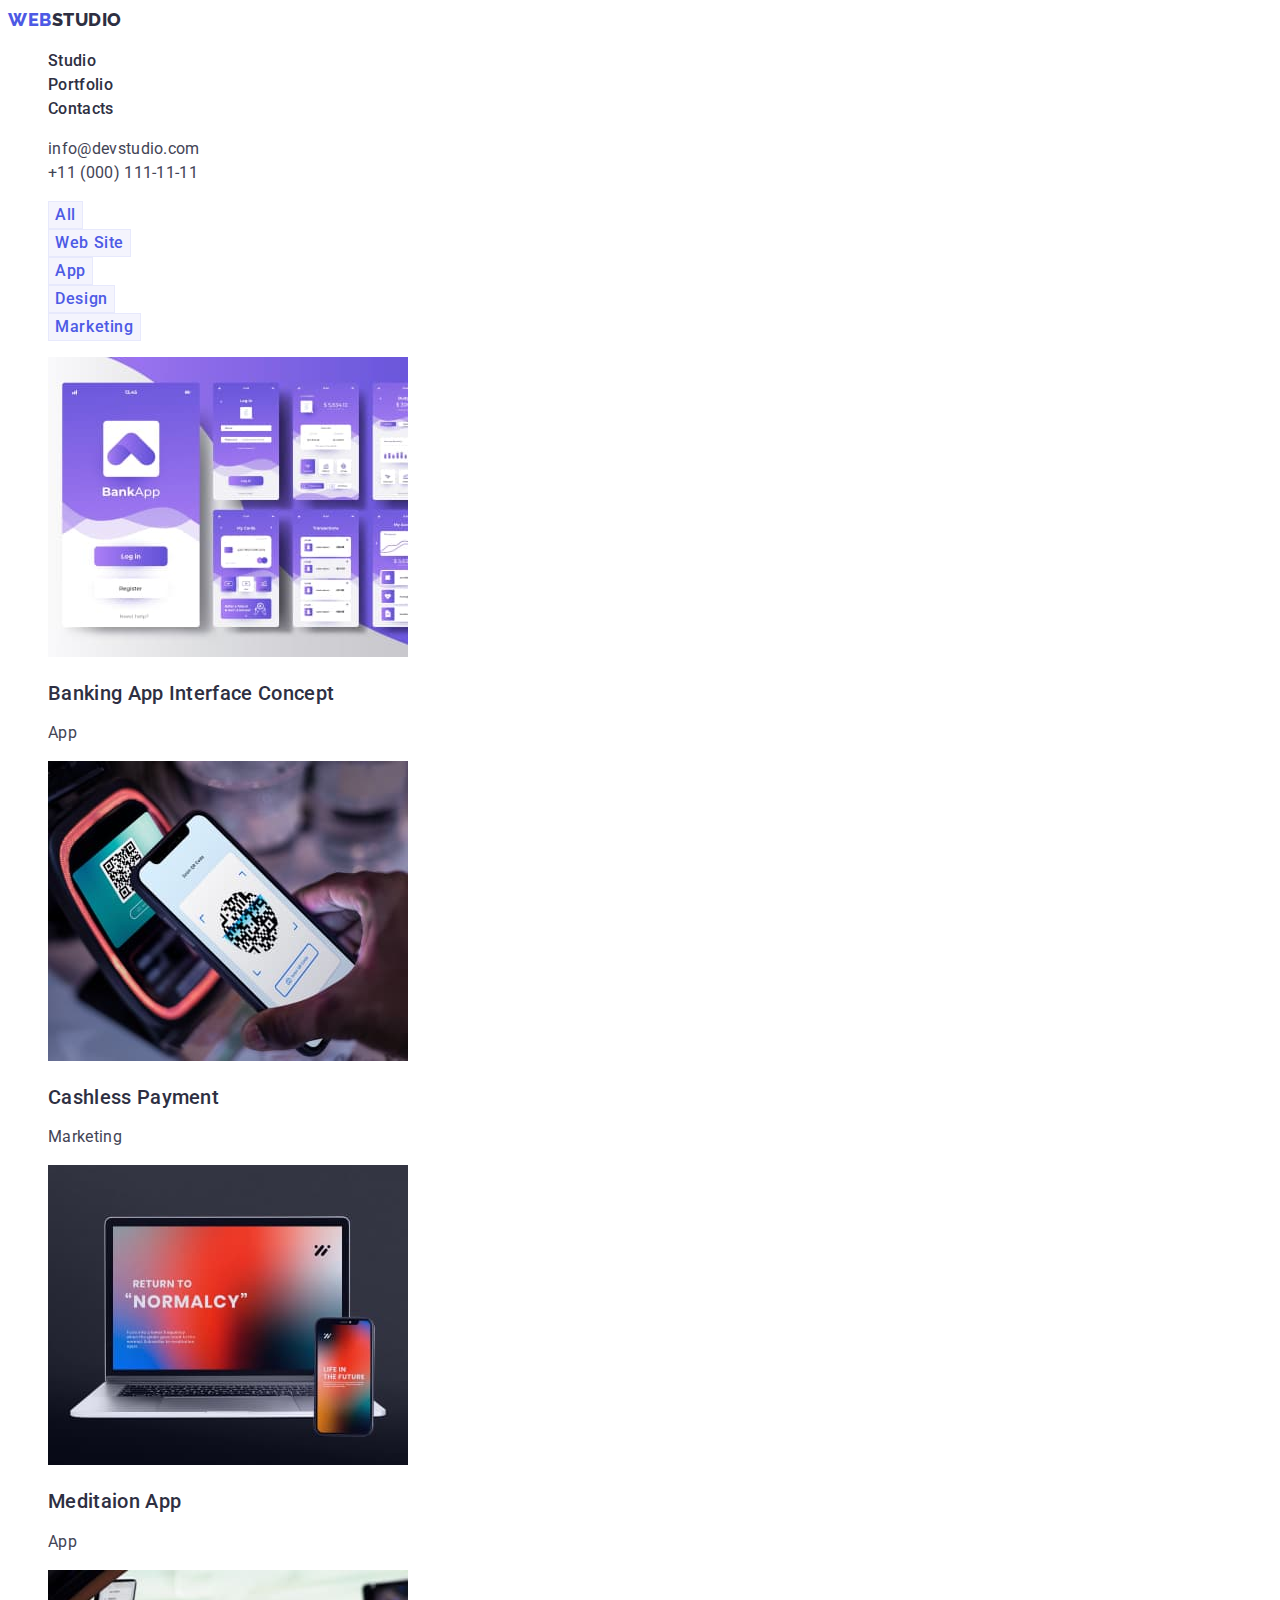
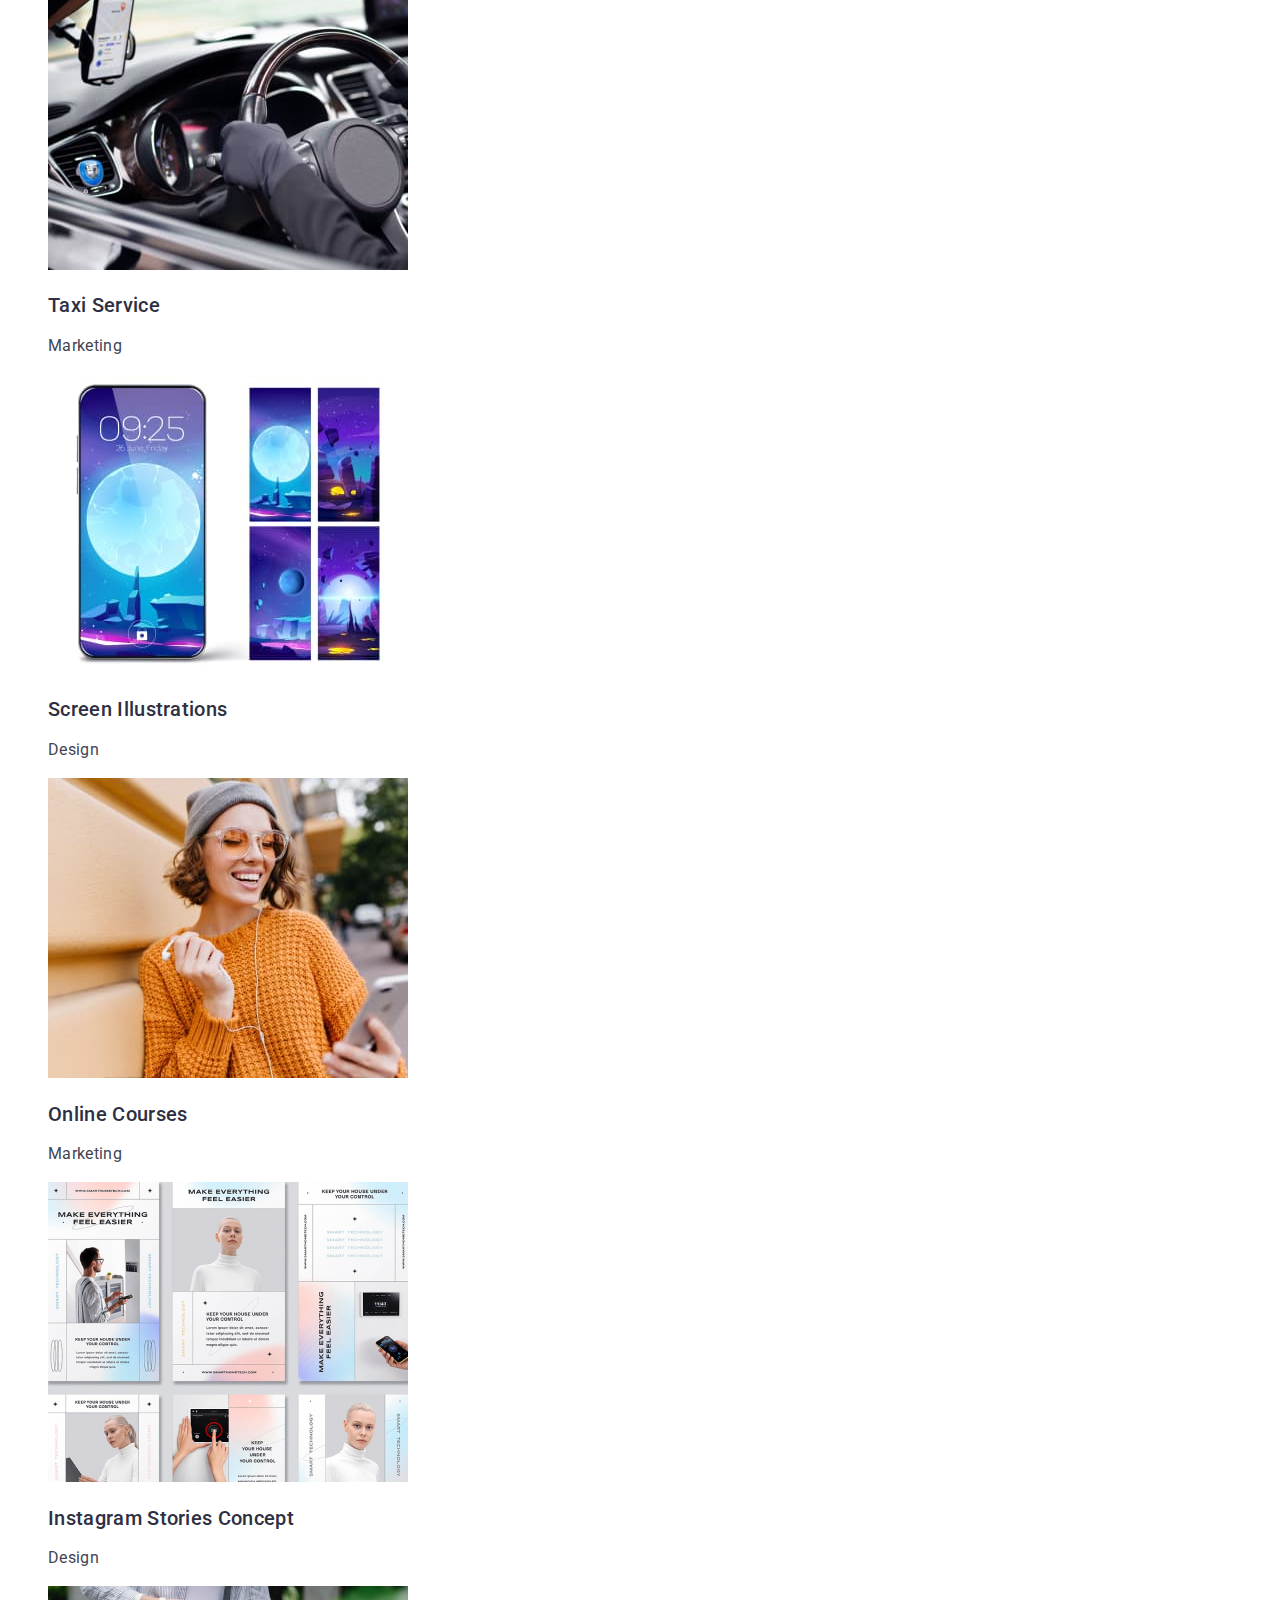
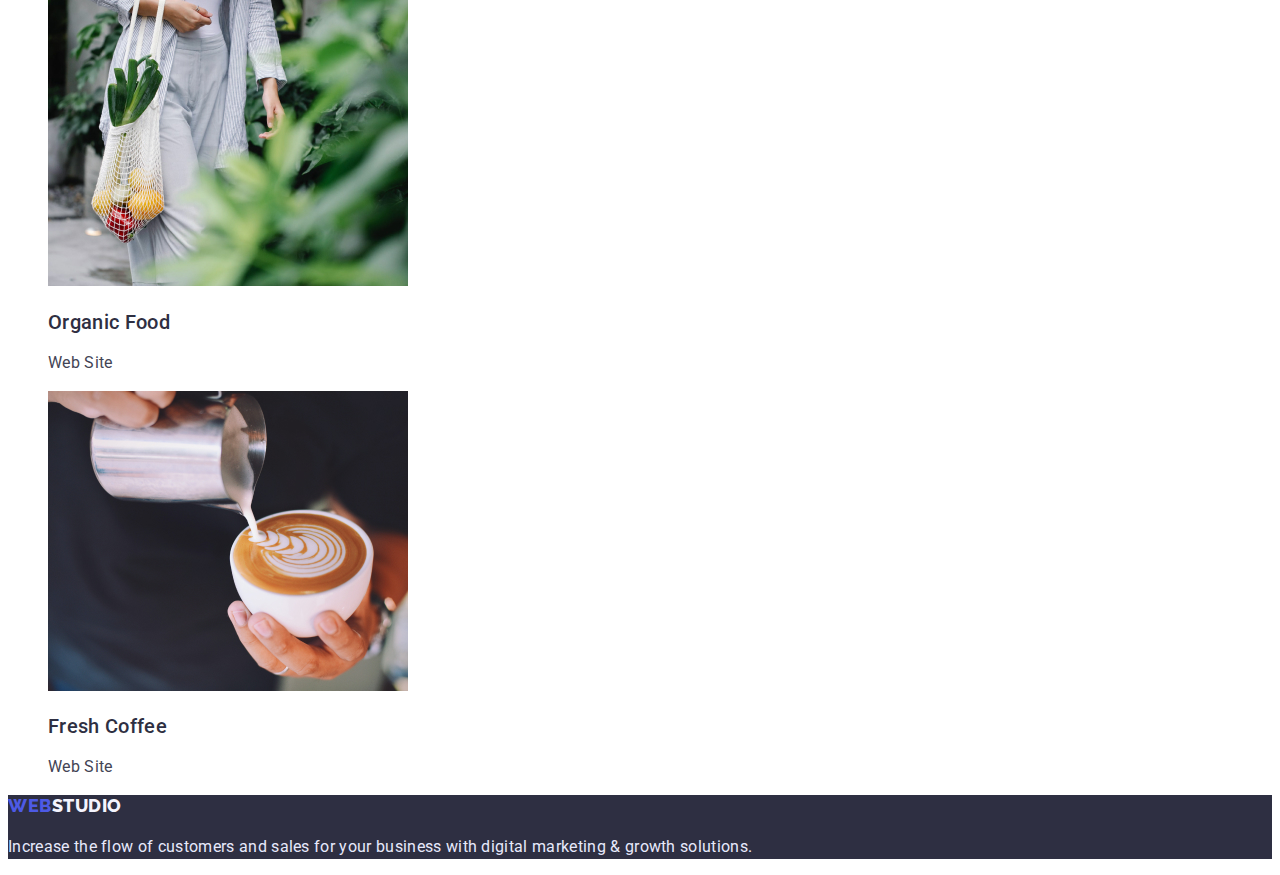
==== portfolio.html @ 99579961 "Initial commit" ====
<!DOCTYPE html>
<html lang="en">
  <head>
    <meta charset="UTF-8" />
    <meta http-equiv="X-UA-Compatible" content="IE=edge" />
    <meta name="viewport" content="width=device-width, initial-scale=1.0" />
    <title>Document</title>
    <link rel="stylesheet" href="./css/styles.css" />
    <link
      href="https://fonts.googleapis.com/css2?family=Raleway:wght@800&family=Roboto:wght@400;500;700;900&display=swap"
      rel="stylesheet"
    />
  </head>
  <body>
    <header>
      <!--Navigation-->
      <nav>
        <a href="./index.html" class="logo">
          Web<span class="logo-header">Studio</span></a
        >
        <ul class="list">
          <li><a class="list-links" href="index.html">Studio</a></li>
          <li>
            <a class="list-links" href="portfolio.html">Portfolio</a>
          </li>
          <li><a class="list-links" href="">Contacts</a></li>
        </ul>
      </nav>
      <address>
        <ul class="list">
          <li>
            <a class="list-address" href="mailto:info@devstudio.com"
              >info@devstudio.com</a
            >
          </li>
          <li>
            <a class="list-address" href="tel:+110001111111"
              >+11 (000) 111-11-11</a
            >
          </li>
        </ul>
      </address>
    </header>
    <main>
      <!--buttons-->
      <section class="main-portfolio">
        <h1 class="visually-hidden">Name</h1>
        <ul>
          <li class="list">
            <button class="list-button-all" type="button">All</button>
          </li>
          <li class="list">
            <button class="list-button-web" type="button">Web Site</button>
          </li>
          <li class="list">
            <button class="list-button-app" type="button">App</button>
          </li>
          <li class="list">
            <button class="list-button-design" type="button">Design</button>
          </li>
          <li class="list">
            <button class="list-button-marketing" type="button">
              Marketing
            </button>
          </li>
        </ul>
        <!--main works in portfolio-->
        <ul class="list">
          <li>
            <img
              class="list-img"
              src="./images/appdesign.jpg"
              alt="App design"
              width="360"
            />
            <h2 class="list-img-title-features">
              Banking App Interface Concept
            </h2>
            <p class="list-img-title-features-text">App</p>
          </li>
          <li>
            <img
              class="list-img"
              src="./images/cashlesspayment.jpg"
              alt="Cashless Payment"
              width="360"
            />
            <h2 class="list-img-title-features">Cashless Payment</h2>
            <p class="list-img-title-features-text">Marketing</p>
          </li>
          <li>
            <img
              class="list-img"
              src="./images/computer.jpg"
              alt="Computer"
              width="360"
            />
            <h2 class="list-img-title-features">Meditaion App</h2>
            <p class="list-img-title-features-text">App</p>
          </li>
          <li>
            <img
              class="list-img"
              src="./images/helmdriver.jpg"
              alt="Driver"
              width="360"
            />
            <h2 class="list-img-title-features">Taxi Service</h2>
            <p class="list-img-title-features-text">Marketing</p>
          </li>
          <li>
            <img
              class="list-img"
              src="./images/phonescreen.jpg"
              alt="Phone screen"
              width="360"
            />
            <h2 class="list-img-title-features">Screen Illustrations</h2>
            <p class="list-img-title-features-text">Design</p>
          </li>
          <li>
            <img
              class="list-img"
              src="./images/smilinggirl.jpg"
              alt="Smiling girl"
              width="360"
            />
            <h2 class="list-img-title-features">Online Courses</h2>
            <p class="list-img-title-features-text">Marketing</p>
          </li>
          <li>
            <img
              class="list-img"
              src="./images/instagramstories.jpg"
              alt="Instagram stories"
              width="360"
            />
            <h2 class="list-img-title-features">Instagram Stories Concept</h2>
            <p class="list-img-title-features-text">Design</p>
          </li>
          <li>
            <img
              class="list-img"
              src="./images/vegetablesbag.jpg"
              alt="Vegetables and fruits"
              width="360"
            />
            <h2 class="list-img-title-features">Organic Food</h2>
            <p class="list-img-title-features-text">Web Site</p>
          </li>
          <li>
            <img
              class="list-img"
              src="./images/cupofcappuchino.jpg"
              alt="Cup with cappuchino"
              width="360"
            />
            <h2 class="list-img-title-features">Fresh Coffee</h2>
            <p class="list-img-title-features-text">Web Site</p>
          </li>
        </ul>
      </section>
    </main>
    <footer class="footer">
      <!--Quotation to the action-->
      <a href="./index.html" class="logo-footer">
        Web<span class="logo-footer-text">Studio</span></a
      >
      <p class="quotation">
        Increase the flow of customers and sales for your business with digital
        marketing & growth solutions.
      </p>
    </footer>
  </body>
</html>
---- css/styles.css ----
:root {
  --dark: #2e2f42;
  --primary-brand: #4d5ae5;
  --background-buttontext-hover: #ffffff;
  --pressed-state: #404bbf;
  --text: #434455;
  --light: #f4f4fd;
  --accent: #e7e9fc;
  --success: #31d0aa;
  --subtle-text: #8e8f99;
  --modal-overlay: rgba(46, 47, 66, 0.4);
  --hero-background: rgba(46, 47, 66, 0.7);
}
body {
  font-family: Roboto, sans-serif;
  font-size: 16px;
  line-height: 1.5;
  letter-spacing: 0.02em;
  color: var(--dark);
  background: var(--background-buttontext-hover);
}
.logo {
  font-weight: 800;
  font-family: Raleway, sans-serif;
  font-size: 18px;
  line-height: 1.3;
  letter-spacing: 0.03em;
  text-transform: uppercase;
  text-decoration: none;
  color: var(--primary-brand);
}
.list {
  list-style-type: none;
}
.logo-header {
  color: var(--dark);
}
.list-links {
  font-weight: 500;
  color: currentColor;
  text-decoration: none;
}
.list-links:hover,
.list-links:focus {
  text-decoration: none;
  color: var(--pressed-state);
}
.list-address {
  color: var(--text);
  text-decoration: none;
  font-style: normal;
}
.list-address:hover,
.list-address:focus {
  text-decoration: none;
  color: var(--pressed-state);
}

.list-button-all {
  font-family: Roboto, sans-serif;
  font-size: 16px;
  line-height: 1.5;
  font-weight: 500;
  letter-spacing: 0.04em;
  color: var(--primary-brand);
  background: var(--light);
  border: 1px solid var(--accent);
  cursor: pointer;
}

.list-button-web {
  font-family: Roboto, sans-serif;
  font-size: 16px;
  line-height: 1.5;
  font-weight: 500;
  letter-spacing: 0.04em;
  color: var(--primary-brand);
  background: var(--light);
  border: 1px solid var(--accent);
  cursor: pointer;
}

.list-button-app {
  font-family: Roboto, sans-serif;
  font-size: 16px;
  line-height: 1.5;
  font-weight: 500;
  letter-spacing: 0.04em;
  color: var(--primary-brand);
  background: var(--light);
  border: 1px solid var(--accent);
  cursor: pointer;
}

.list-button-design {
  font-family: Roboto, sans-serif;
  font-size: 16px;
  line-height: 1.5;
  font-weight: 500;
  letter-spacing: 0.04em;
  color: var(--primary-brand);
  background: var(--light);
  border: 1px solid var(--accent);
  cursor: pointer;
}

.list-button-marketing {
  font-family: Roboto, sans-serif;
  font-size: 16px;
  line-height: 1.5;
  font-weight: 500;
  letter-spacing: 0.04em;
  color: var(--primary-brand);
  background: var(--light);
  border: 1px solid var(--accent);
  cursor: pointer;
}
.list-button-all:hover,
.list-button-all:focus,
.list-button-web:hover,
.list-button-web:focus,
.list-button-app:hover,
.list-button-app:focus,
.list-button-design:hover,
.list-button-design:focus,
.list-button-marketing:hover,
.list-button-marketing:focus {
  background: var(--pressed-state);
  color: var(--background-buttontext-hover);
}
.section-one {
  background: var(--dark);
}
.main-title {
  font-size: 56px;
  line-height: 1.07;
  letter-spacing: 0.02em;
  color: var(--background-buttontext-hover);
}
.main-button {
  font-family: Roboto, sans-serif;
  font-size: 16px;
  line-height: 1.5;
  font-weight: 500;
  letter-spacing: 0.04em;
  color: var(--background-buttontext-hover);
  background: var(--primary-brand);
  cursor: pointer;
}
.main-button:hover,
.main-button:focus {
  background: var(--pressed-state);
}
.list-img-title-features {
  font-weight: 500;
  font-size: 20px;
  line-height: 1.2;
}
.list-img-title-features-text {
  color: var(--text);
}
.what-are-we-doing {
  font-size: 36px;
  line-height: 1.1;
  text-transform: capitalize;
}
.section-four {
  background: var(--light);
}
.our-team {
  font-size: 36px;
  line-height: 1.1;
  text-transform: capitalize;
}
.list-img-name {
  font-weight: 500;
  font-size: 20px;
  line-height: 1.2;
}
.list-img-name-profession {
  color: var(--text);
}
.footer {
  background: var(--dark);
}
.logo-footer {
  font-family: Raleway, sans-serif;
  font-weight: 800;
  font-size: 18px;
  line-height: 1.1;
  letter-spacing: 0.03em;
  text-transform: uppercase;
  color: var(--primary-brand);
  text-decoration: none;
}
.logo-footer-text {
  color: var(--light);
}
.quotation {
  color: var(--accent);
}
.visually-hidden {
  border: 0;
  clip: rect(0 0 0 0);
  height: 1px;
  margin: -1px;
  overflow: hidden;
  padding: 0;
  position: absolute;
  width: 1px;
}
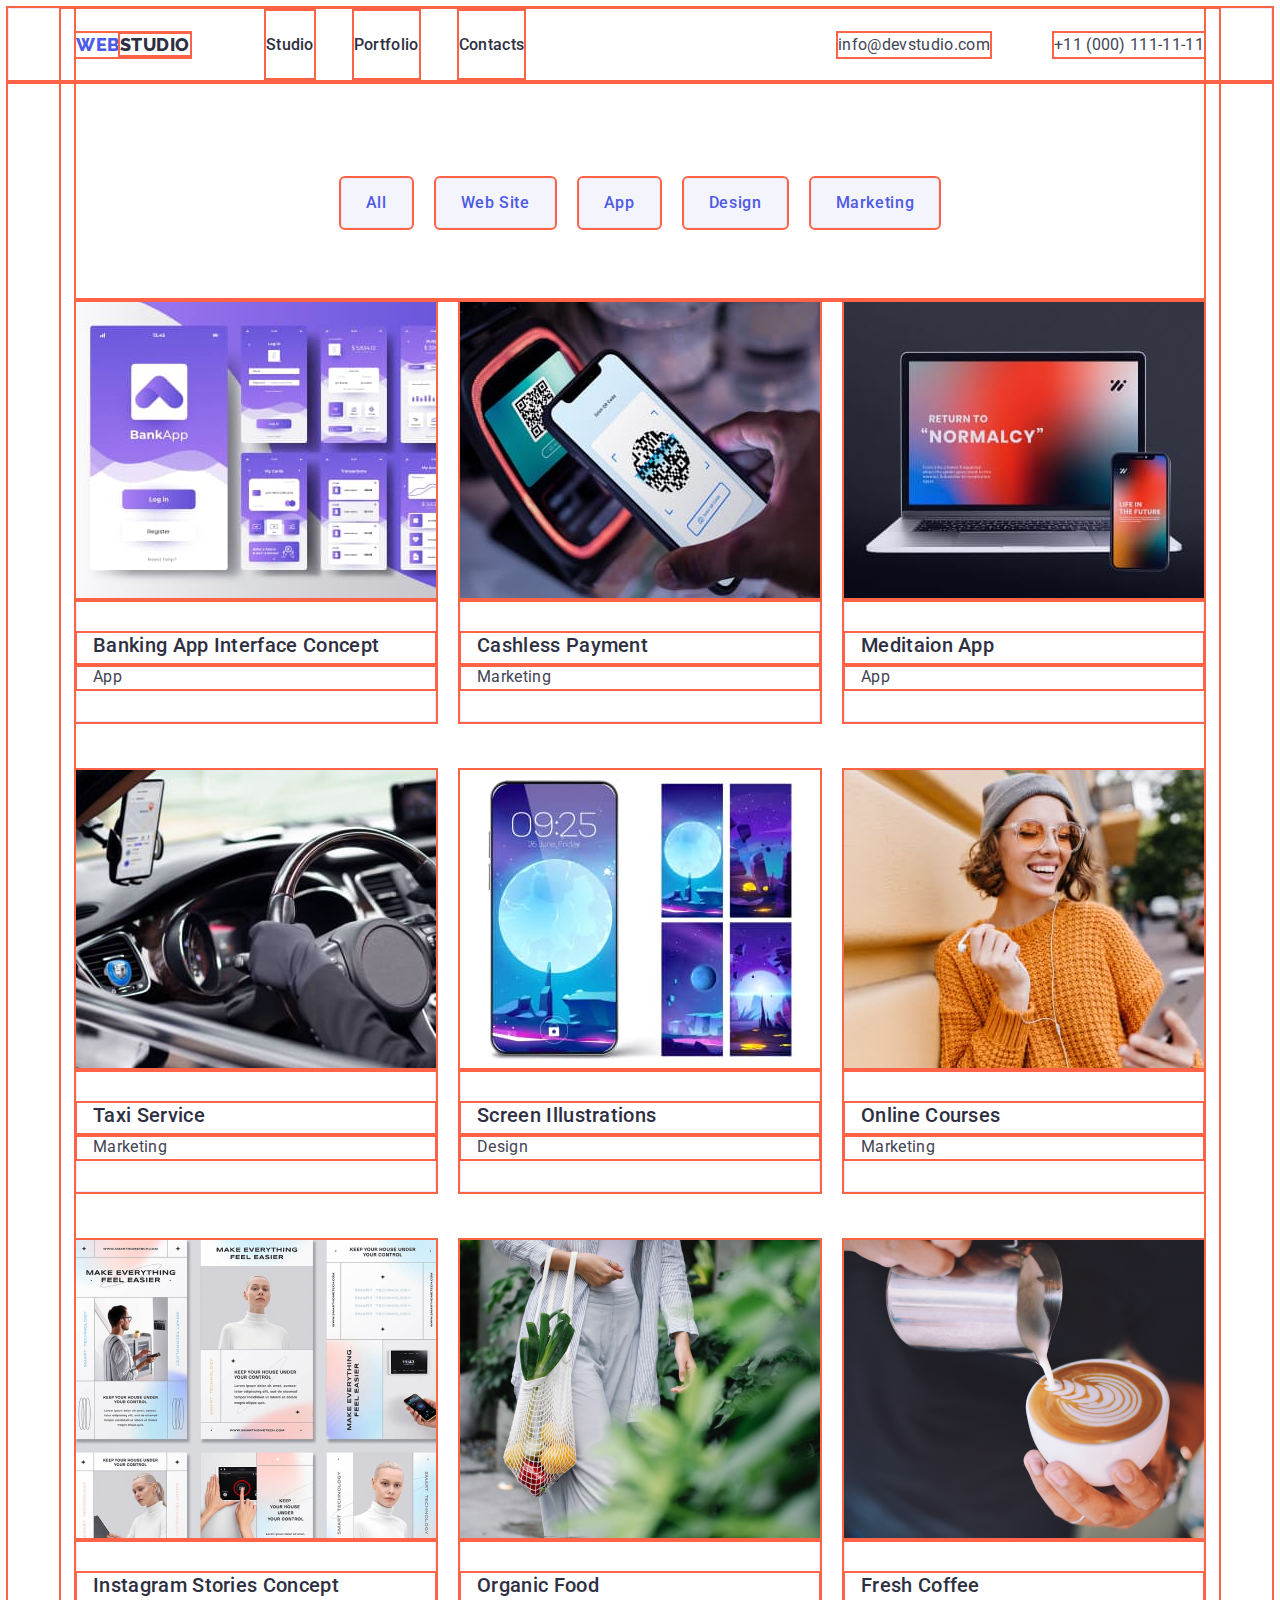
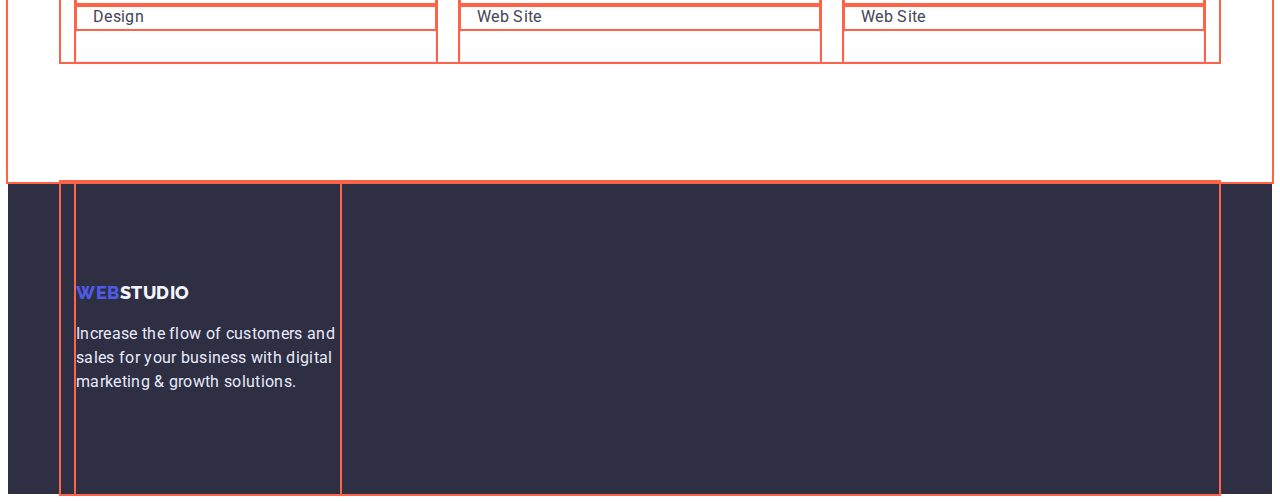
==== commit 2e01c089: "Updates.styles.css" ====
--- a/portfolio.html
+++ b/portfolio.html
@@ -5,171 +5,211 @@
     <meta http-equiv="X-UA-Compatible" content="IE=edge" />
     <meta name="viewport" content="width=device-width, initial-scale=1.0" />
     <title>Document</title>
-    <link rel="stylesheet" href="./css/styles.css" />
     <link
       href="https://fonts.googleapis.com/css2?family=Raleway:wght@800&family=Roboto:wght@400;500;700;900&display=swap"
       rel="stylesheet"
     />
+    <link
+      rel="stylesheet"
+      href="https://cdnjs.cloudflare.com/ajax/libs/modern-normalize/1.1.0/modern-normalize.min.css"
+      integrity="sha512-wpPYUAdjBVSE4KJnH1VR1HeZfpl1ub8YT/NKx4PuQ5NmX2tKuGu6U/JRp5y+Y8XG2tV+wKQpNHVUX03MfMFn9Q=="
+      crossorigin="anonymous"
+      referrerpolicy="no-referrer"
+    />
+    <link rel="stylesheet" href="./css/styles.css" />
   </head>
   <body>
-    <header>
-      <!--Navigation-->
-      <nav>
-        <a href="./index.html" class="logo">
-          Web<span class="logo-header">Studio</span></a
-        >
-        <ul class="list">
-          <li><a class="list-links" href="index.html">Studio</a></li>
-          <li>
-            <a class="list-links" href="portfolio.html">Portfolio</a>
-          </li>
-          <li><a class="list-links" href="">Contacts</a></li>
-        </ul>
-      </nav>
-      <address>
-        <ul class="list">
-          <li>
-            <a class="list-address" href="mailto:info@devstudio.com"
-              >info@devstudio.com</a
+    <header class="header">
+      <div class="container">
+        <!--Navigation-->
+        <div class="header-div">
+          <nav class="navigation">
+            <a href="./index.html" class="logo">
+              Web<span class="logo-header">Studio</span></a
             >
-          </li>
-          <li>
-            <a class="list-address" href="tel:+110001111111"
-              >+11 (000) 111-11-11</a
-            >
-          </li>
-        </ul>
-      </address>
+            <ul class="list links-header">
+              <li class="links">
+                <a class="list-links" href="index.html">Studio</a>
+              </li>
+              <li class="links">
+                <a class="list-links" href="portfolio.html">Portfolio</a>
+              </li>
+              <li class="links"><a class="list-links" href="">Contacts</a></li>
+            </ul>
+          </nav>
+          <address class="contacts">
+            <ul class="list contacts-address">
+              <li class="address">
+                <a class="address-mail" href="mailto:info@devstudio.com"
+                  >info@devstudio.com</a
+                >
+              </li>
+              <li class="address">
+                <a class="address-mail" href="tel:+110001111111"
+                  >+11 (000) 111-11-11</a
+                >
+              </li>
+            </ul>
+          </address>
+        </div>
+      </div>
     </header>
     <main>
       <!--buttons-->
       <section class="main-portfolio">
-        <h1 class="visually-hidden">Name</h1>
-        <ul>
-          <li class="list">
-            <button class="list-button-all" type="button">All</button>
-          </li>
-          <li class="list">
-            <button class="list-button-web" type="button">Web Site</button>
-          </li>
-          <li class="list">
-            <button class="list-button-app" type="button">App</button>
-          </li>
-          <li class="list">
-            <button class="list-button-design" type="button">Design</button>
-          </li>
-          <li class="list">
-            <button class="list-button-marketing" type="button">
-              Marketing
-            </button>
-          </li>
-        </ul>
-        <!--main works in portfolio-->
-        <ul class="list">
-          <li>
-            <img
-              class="list-img"
-              src="./images/appdesign.jpg"
-              alt="App design"
-              width="360"
-            />
-            <h2 class="list-img-title-features">
-              Banking App Interface Concept
-            </h2>
-            <p class="list-img-title-features-text">App</p>
-          </li>
-          <li>
-            <img
-              class="list-img"
-              src="./images/cashlesspayment.jpg"
-              alt="Cashless Payment"
-              width="360"
-            />
-            <h2 class="list-img-title-features">Cashless Payment</h2>
-            <p class="list-img-title-features-text">Marketing</p>
-          </li>
-          <li>
-            <img
-              class="list-img"
-              src="./images/computer.jpg"
-              alt="Computer"
-              width="360"
-            />
-            <h2 class="list-img-title-features">Meditaion App</h2>
-            <p class="list-img-title-features-text">App</p>
-          </li>
-          <li>
-            <img
-              class="list-img"
-              src="./images/helmdriver.jpg"
-              alt="Driver"
-              width="360"
-            />
-            <h2 class="list-img-title-features">Taxi Service</h2>
-            <p class="list-img-title-features-text">Marketing</p>
-          </li>
-          <li>
-            <img
-              class="list-img"
-              src="./images/phonescreen.jpg"
-              alt="Phone screen"
-              width="360"
-            />
-            <h2 class="list-img-title-features">Screen Illustrations</h2>
-            <p class="list-img-title-features-text">Design</p>
-          </li>
-          <li>
-            <img
-              class="list-img"
-              src="./images/smilinggirl.jpg"
-              alt="Smiling girl"
-              width="360"
-            />
-            <h2 class="list-img-title-features">Online Courses</h2>
-            <p class="list-img-title-features-text">Marketing</p>
-          </li>
-          <li>
-            <img
-              class="list-img"
-              src="./images/instagramstories.jpg"
-              alt="Instagram stories"
-              width="360"
-            />
-            <h2 class="list-img-title-features">Instagram Stories Concept</h2>
-            <p class="list-img-title-features-text">Design</p>
-          </li>
-          <li>
-            <img
-              class="list-img"
-              src="./images/vegetablesbag.jpg"
-              alt="Vegetables and fruits"
-              width="360"
-            />
-            <h2 class="list-img-title-features">Organic Food</h2>
-            <p class="list-img-title-features-text">Web Site</p>
-          </li>
-          <li>
-            <img
-              class="list-img"
-              src="./images/cupofcappuchino.jpg"
-              alt="Cup with cappuchino"
-              width="360"
-            />
-            <h2 class="list-img-title-features">Fresh Coffee</h2>
-            <p class="list-img-title-features-text">Web Site</p>
-          </li>
-        </ul>
+        <div class="container">
+          <h1 class="visually-hidden">Name</h1>
+          <ul class="list filter-btns">
+            <li class="list">
+              <button class="list-btns" type="button">All</button>
+            </li>
+            <li class="list">
+              <button class="list-btns" type="button">Web Site</button>
+            </li>
+            <li class="list">
+              <button class="list-btns" type="button">App</button>
+            </li>
+            <li class="list">
+              <button class="list-btns" type="button">Design</button>
+            </li>
+            <li class="list">
+              <button class="list-btns" type="button">Marketing</button>
+            </li>
+          </ul>
+
+          <!--main works in portfolio-->
+          <ul class="list menu-img">
+              <li class="list-menu-img">
+                <img
+                  class="card-image no-gap"
+                  src="./images/appdesign.jpg"
+                  alt="App design"
+                  width="360"
+                />
+                <div class="list-menu-img-text">
+                  <h2 class="list-img-title-features">
+                    Banking App Interface Concept
+                  </h2>
+                  <p class="list-img-title-features-text">App</p>
+              
+              </div>  </li>
+              <li class="list-menu-img">
+                <img
+                  class="card-image no-gap"
+                  src="./images/cashlesspayment.jpg"
+                  alt="Cashless Payment"
+                  width="360"
+                />
+               <div class="list-menu-img-text">
+                <h2 class="list-img-title-features">Cashless Payment</h2>
+                <p class="list-img-title-features-text">Marketing</p>
+              </div>
+              </li>
+              <li class="list-menu-img">
+                <img
+                  class="card-image no-gap"
+                  src="./images/computer.jpg"
+                  alt="Computer"
+                  width="360"
+                />
+                <div class="list-menu-img-text">
+                <h2 class="list-img-title-features">Meditaion App</h2>
+                <p class="list-img-title-features-text">App</p>
+              </div>
+              </li>
+              <li class="list-menu-img">
+                <img
+                  class="card-image no-gap"
+                  src="./images/helmdriver.jpg"
+                  alt="Driver"
+                  width="360"
+                />
+                <div class="list-menu-img-text">
+                <h2 class="list-img-title-features">Taxi Service</h2>
+                <p class="list-img-title-features-text">Marketing</p>
+              </div>
+              </li>
+              <li class="list-menu-img">
+                <img
+                  class="card-image no-gap"
+                  src="./images/phonescreen.jpg"
+                  alt="Phone screen"
+                  width="360"
+                />
+               <div class="list-menu-img-text">
+                <h2 class="list-img-title-features">Screen Illustrations</h2>
+                <p class="list-img-title-features-text">Design</p>
+              </div>
+              </li>
+              <li class="list-menu-img">
+                <img
+                  class="card-image no-gap"
+                  src="./images/smilinggirl.jpg"
+                  alt="Smiling girl"
+                  width="360"
+                />
+                <div class="list-menu-img-text">
+                <h2 class="list-img-title-features">Online Courses</h2>
+                <p class="list-img-title-features-text">Marketing</p>
+              </div>
+              </li>
+              <li class="list-menu-img">
+                <img
+                  class="card-image no-gap"
+                  src="./images/instagramstories.jpg"
+                  alt="Instagram stories"
+                  width="360"
+                />
+                <div class="list-menu-img-text">
+                <h2 class="list-img-title-features">
+                  Instagram Stories Concept
+                </h2>
+                <p class="list-img-title-features-text">Design</p>
+              </div>
+              </li>
+              <li class="list-menu-img">
+                <img
+                  class="card-image no-gap"
+                  src="./images/vegetablesbag.jpg"
+                  alt="Vegetables and fruits"
+                  width="360"
+                />
+                <div class="list-menu-img-text">
+                <h2 class="list-img-title-features">Organic Food</h2>
+                <p class="list-img-title-features-text">Web Site</p>
+             </div>
+              </li>
+              <li class="list-menu-img">
+                <img
+                  class="card-image no-gap"
+                  src="./images/cupofcappuchino.jpg"
+                  alt="Cup with cappuchino"
+                  width="360"
+                />
+                <div class="list-menu-img-text">
+                <h2 class="list-img-title-features">Fresh Coffee</h2>
+                
+          <p class="list-img-title-features-text">Web Site</p>
+        </div>      
+        </li>
+            </div>
+          </ul>
+        </div>
       </section>
     </main>
     <footer class="footer">
-      <!--Quotation to the action-->
-      <a href="./index.html" class="logo-footer">
-        Web<span class="logo-footer-text">Studio</span></a
-      >
-      <p class="quotation">
-        Increase the flow of customers and sales for your business with digital
-        marketing & growth solutions.
-      </p>
+      <div class="container">
+        <!--Quotation to the action-->
+        <div class="footer-div">
+          <a href="./index.html" class="logo-footer">
+            Web<span class="logo-footer-text">Studio</span></a
+          >
+          <p class="quotation">
+            Increase the flow of customers and sales for your business with
+            digital marketing & growth solutions.
+          </p>
+        </div>
+      </div>
     </footer>
   </body>
 </html>
--- a/css/styles.css
+++ b/css/styles.css
@@ -17,7 +17,6 @@
   line-height: 1.5;
   letter-spacing: 0.02em;
   color: var(--dark);
-  background: var(--background-buttontext-hover);
 }
 .logo {
   font-weight: 800;
@@ -28,115 +27,87 @@
   text-transform: uppercase;
   text-decoration: none;
   color: var(--primary-brand);
+  margin-right: 76px;
+  outline: 2px solid tomato;
 }
 .list {
   list-style-type: none;
-}
+  display: flex;
+  row-gap: 48px;
+  column-gap: 24px;
+  margin: 0;
+  padding: 0;
+  align-items: center;
+}
+
+.list-features {
+  display: flex;
+  align-items: center;
+  margin-top: 0;
+}
+
 .logo-header {
   color: var(--dark);
+  outline: 2px solid tomato;
 }
 .list-links {
   font-weight: 500;
   color: currentColor;
   text-decoration: none;
-}
+  outline: 2px solid tomato;
+  padding-top: 24px;
+  padding-bottom: 24px;
+}
+
 .list-links:hover,
 .list-links:focus {
   text-decoration: none;
   color: var(--pressed-state);
 }
-.list-address {
+.address-mail {
   color: var(--text);
   text-decoration: none;
   font-style: normal;
-}
-.list-address:hover,
-.list-address:focus {
+  margin-top: 24px;
+  margin-bottom: 24px;
+}
+.address {
+  margin-top: 24px;
+  margin-left: 40px;
+  margin-bottom: 24px;
+  padding: 0;
+  outline: 2px solid tomato;
+}
+
+.address-mail:hover,
+.address-mail:focus,
+.address-phone:hover,
+.address-phone:focus {
   text-decoration: none;
   color: var(--pressed-state);
 }
-
-.list-button-all {
-  font-family: Roboto, sans-serif;
-  font-size: 16px;
-  line-height: 1.5;
-  font-weight: 500;
-  letter-spacing: 0.04em;
-  color: var(--primary-brand);
-  background: var(--light);
-  border: 1px solid var(--accent);
-  cursor: pointer;
-}
-
-.list-button-web {
-  font-family: Roboto, sans-serif;
-  font-size: 16px;
-  line-height: 1.5;
-  font-weight: 500;
-  letter-spacing: 0.04em;
-  color: var(--primary-brand);
-  background: var(--light);
-  border: 1px solid var(--accent);
-  cursor: pointer;
-}
-
-.list-button-app {
-  font-family: Roboto, sans-serif;
-  font-size: 16px;
-  line-height: 1.5;
-  font-weight: 500;
-  letter-spacing: 0.04em;
-  color: var(--primary-brand);
-  background: var(--light);
-  border: 1px solid var(--accent);
-  cursor: pointer;
-}
-
-.list-button-design {
-  font-family: Roboto, sans-serif;
-  font-size: 16px;
-  line-height: 1.5;
-  font-weight: 500;
-  letter-spacing: 0.04em;
-  color: var(--primary-brand);
-  background: var(--light);
-  border: 1px solid var(--accent);
-  cursor: pointer;
-}
-
-.list-button-marketing {
-  font-family: Roboto, sans-serif;
-  font-size: 16px;
-  line-height: 1.5;
-  font-weight: 500;
-  letter-spacing: 0.04em;
-  color: var(--primary-brand);
-  background: var(--light);
-  border: 1px solid var(--accent);
-  cursor: pointer;
-}
-.list-button-all:hover,
-.list-button-all:focus,
-.list-button-web:hover,
-.list-button-web:focus,
-.list-button-app:hover,
-.list-button-app:focus,
-.list-button-design:hover,
-.list-button-design:focus,
-.list-button-marketing:hover,
-.list-button-marketing:focus {
+.list-btns:hover,
+.list-btns:focus {
   background: var(--pressed-state);
   color: var(--background-buttontext-hover);
 }
 .section-one {
   background: var(--dark);
-}
+  padding: 188px 0;
+  outline: 2px solid tomato;
+  text-align: center;
+}
+
 .main-title {
   font-size: 56px;
   line-height: 1.07;
   letter-spacing: 0.02em;
   color: var(--background-buttontext-hover);
-}
+  outline: 2px solid tomato;
+  width: 500px;
+  margin: 0 auto 48px auto;
+}
+
 .main-button {
   font-family: Roboto, sans-serif;
   font-size: 16px;
@@ -146,42 +117,93 @@
   color: var(--background-buttontext-hover);
   background: var(--primary-brand);
   cursor: pointer;
+  padding: 16px 32px;
+  border: 0;
+  text-align: center;
+  border-radius: 4px;
+  margin: 0;
+  outline: 2px solid tomato;
 }
 .main-button:hover,
 .main-button:focus {
   background: var(--pressed-state);
 }
+.section-two {
+  outline: 2px solid tomato;
+  padding: 120px 0;
+}
+
 .list-img-title-features {
   font-weight: 500;
   font-size: 20px;
   line-height: 1.2;
+  padding-bottom: 8px;
+  padding-left: 16px;
+  margin: 0;
+  outline: 2px solid tomato;
 }
 .list-img-title-features-text {
   color: var(--text);
+  padding-left: 16px;
+  margin: 0;
+  outline: 2px solid tomato;
+}
+.section-three {
+  padding-top: 0;
+  padding-bottom: 120px;
 }
 .what-are-we-doing {
   font-size: 36px;
   line-height: 1.1;
   text-transform: capitalize;
+  outline: 2px solid tomato;
+  text-align: center;
+  padding-bottom: 72px;
+  padding-top: 0;
+  margin-top: 0;
+  margin-bottom: 0;
 }
 .section-four {
   background: var(--light);
+  padding-bottom: 120px;
+  left: 0px;
+  top: 1548px;
+  outline: 2px solid tomato;
 }
 .our-team {
   font-size: 36px;
   line-height: 1.1;
   text-transform: capitalize;
+  text-align: center;
+  padding-top: 120px;
+  padding-bottom: 72px;
+  margin: 0;
+  outline: 2px solid tomato;
 }
 .list-img-name {
   font-weight: 500;
   font-size: 20px;
   line-height: 1.2;
+  padding-top: 32px;
+  padding-bottom: 8px;
+  margin: 0;
 }
 .list-img-name-profession {
   color: var(--text);
+  padding-bottom: 32px;
+  margin: 0;
 }
 .footer {
   background: var(--dark);
+}
+.footer-div {
+  width: 264px;
+  padding-top: 100px;
+  padding-bottom: 100px;
+  margin: 0;
+  margin-right: auto;
+
+  outline: 2px solid tomato;
 }
 .logo-footer {
   font-family: Raleway, sans-serif;
@@ -198,14 +220,124 @@
 }
 .quotation {
   color: var(--accent);
+  margin: 0;
+  padding-top: 16px;
 }
 .visually-hidden {
-  border: 0;
-  clip: rect(0 0 0 0);
+  position: absolute;
+  width: 1px;
   height: 1px;
   margin: -1px;
+  border: 0;
+  padding: 0;
+  white-space: nowrap;
+  clip-path: inset(100%);
+  clip: rect(0 0 0 0);
   overflow: hidden;
+}
+.header {
+  border: 1px solid var(--accent);
+  outline: 2px solid tomato;
+}
+.links-header {
+  display: flex;
+  padding-bottom: 24px;
+  padding-top: 24px;
+  gap: 40px;
+  outline: 2px solid tomato;
+}
+
+.container {
+  width: 1128px;
+  outline: 2px solid tomato;
+  padding: 0 15px;
+  margin: 0 auto;
+}
+
+.header-div {
+  display: flex;
+  outline: 2px solid tomato;
+}
+
+.navigation {
+  display: flex;
+  align-items: center;
+  outline: 2px solid tomato;
+}
+.contacts {
+  display: flex;
+  margin-left: auto;
+}
+
+.section-three-img {
+  outline: 2px solid tomato;
   padding: 0;
-  position: absolute;
-  width: 1px;
-}
+  border: 1px solid var(--accent);
+}
+.card-img {
+  display: block;
+  max-width: 100%;
+  height: auto;
+}
+.card-image.no-gap {
+  display: block;
+}
+.filter-btns {
+  display: flex;
+  padding-top: 96px;
+  padding-bottom: 72px;
+  justify-content: center;
+  outline: 2px solid tomato;
+}
+.list-btns:hover,
+.list-btns:focus {
+  background: var(--pressed-state);
+  color: var(--background-buttontext-hover);
+}
+.list-btns {
+  outline: 2px solid tomato;
+  font-family: Roboto, sans-serif;
+  font-size: 16px;
+  line-height: 1.5;
+  font-weight: 500;
+  letter-spacing: 0.04em;
+  color: var(--primary-brand);
+  background: var(--light);
+  border: 1px solid var(--accent);
+  cursor: pointer;
+  padding: 12px 24px;
+  border-radius: 4px;
+}
+.card-image {
+  outline: 2px solid tomato;
+  display: flex;
+  gap: 24px;
+  max-width: 100%;
+  height: auto;
+}
+.menu-img {
+  outline: 2px solid tomato;
+  flex-wrap: wrap;
+  display: flex;
+}
+.list-menu-img {
+  flex-basis: calc((100% - 2 * 24px) / 3);
+}
+.list-section-four {
+  text-align: center;
+  background-color: var(--background-buttontext-hover);
+  box-shadow: 0px 1px 6px rgba(46, 47, 66, 0.08),
+    0px 1px 1px rgba(46, 47, 66, 0.16), 0px 2px 1px rgba(46, 47, 66, 0.08);
+  border-radius: 0px 0px 4px 4px;
+  outline: 2px solid tomato;
+}
+.list-menu-img-text {
+  padding: 32px 0;
+  outline: 2px solid tomato;
+  background: var(--background-buttontext-hover);
+  border: 1px solid var(--accent);
+}
+.main-portfolio {
+  padding-bottom: 120px;
+  outline: 2px solid tomato;
+}
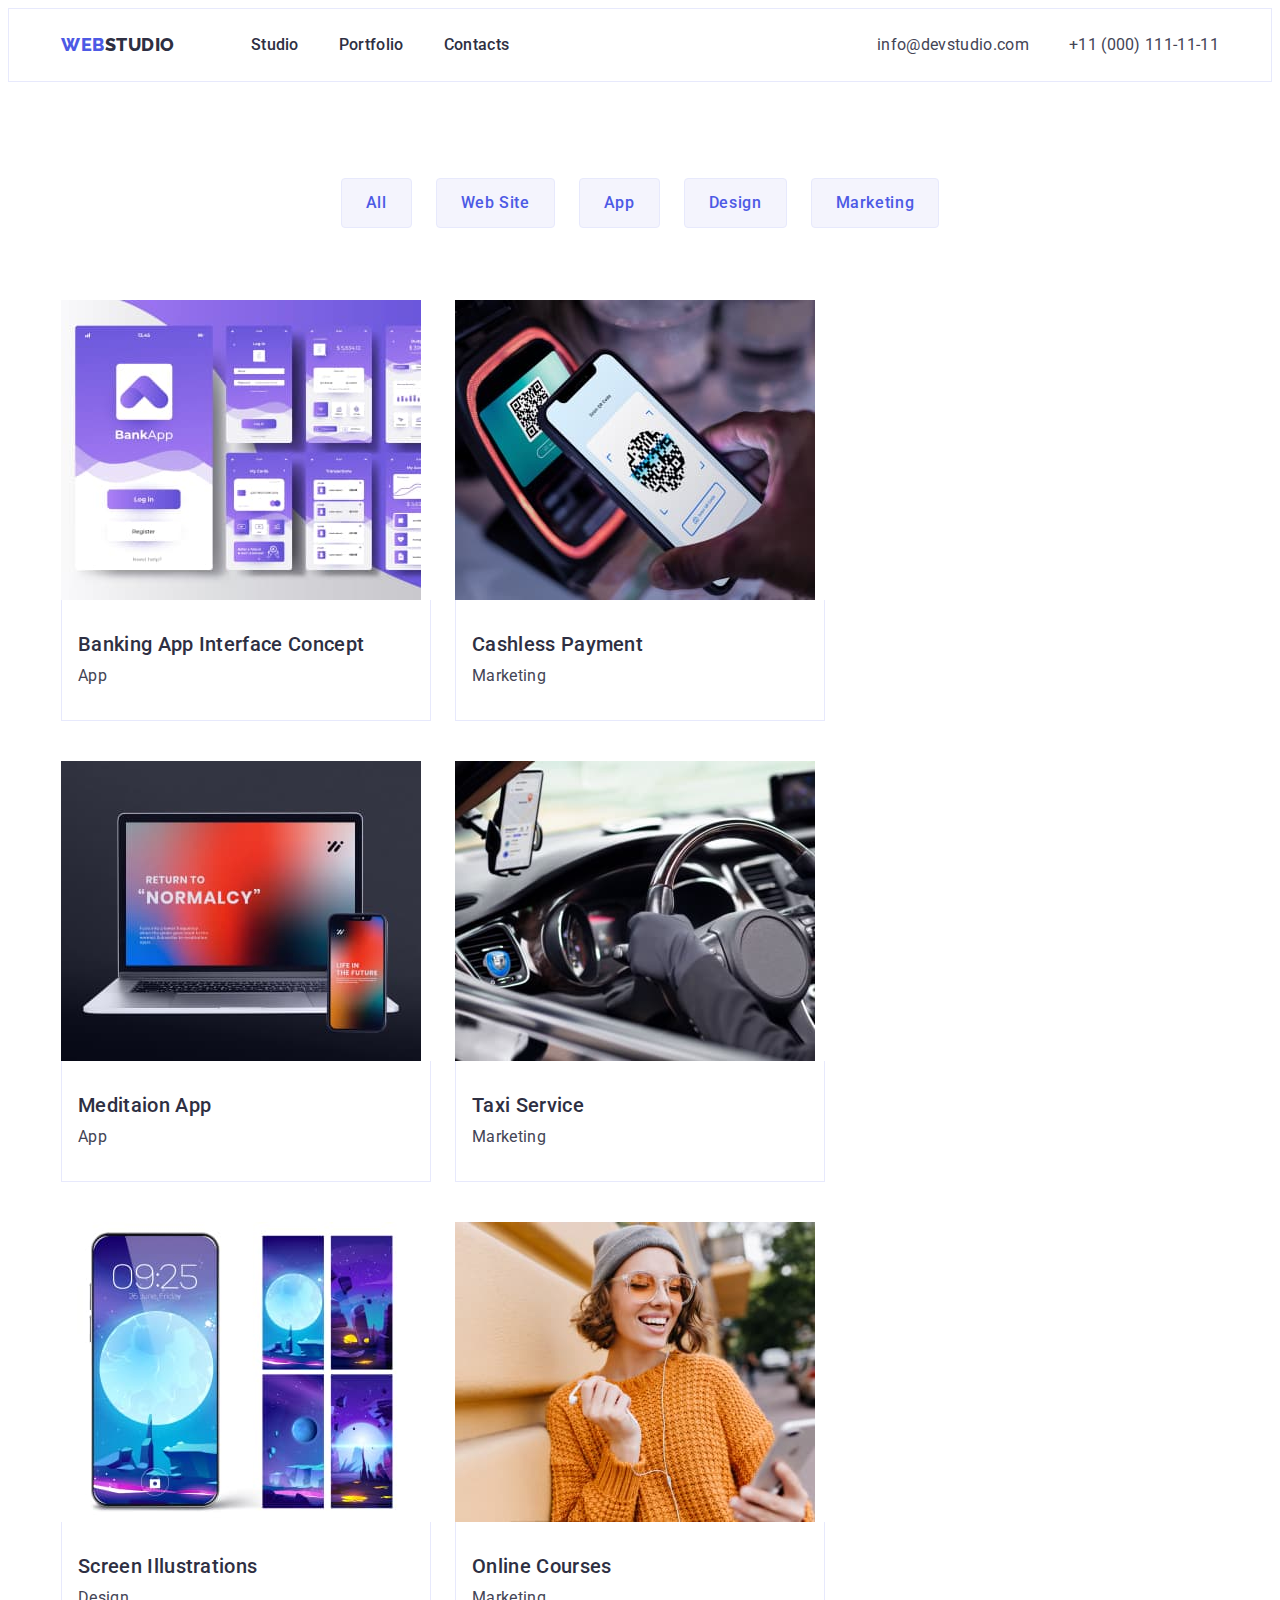
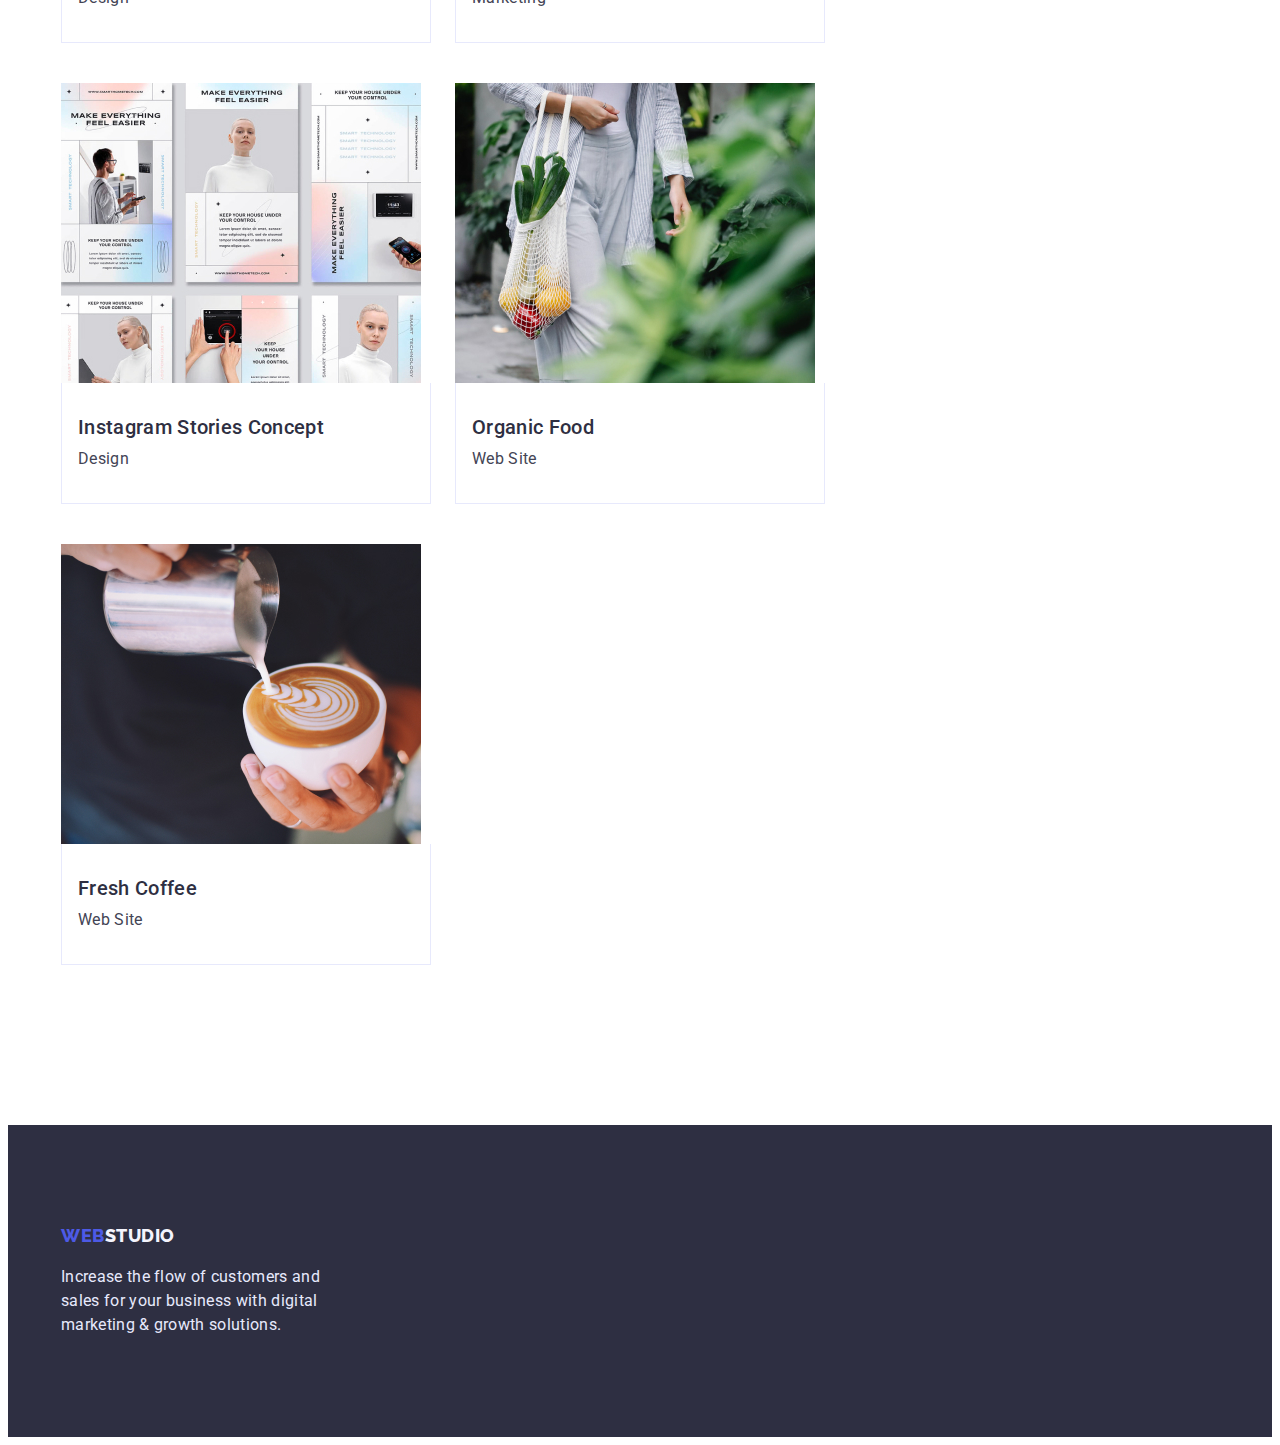
==== commit c91a4288: "Updates2" ====
--- a/portfolio.html
+++ b/portfolio.html
@@ -60,19 +60,19 @@
         <div class="container">
           <h1 class="visually-hidden">Name</h1>
           <ul class="list filter-btns">
-            <li class="list">
+            <li class="li-btns">
               <button class="list-btns" type="button">All</button>
             </li>
-            <li class="list">
+            <li class="li-btns">
               <button class="list-btns" type="button">Web Site</button>
             </li>
-            <li class="list">
+            <li class="li-btns">
               <button class="list-btns" type="button">App</button>
             </li>
-            <li class="list">
+            <li class="li-btns">
               <button class="list-btns" type="button">Design</button>
             </li>
-            <li class="list">
+            <li class="li-btns">
               <button class="list-btns" type="button">Marketing</button>
             </li>
           </ul>
--- a/css/styles.css
+++ b/css/styles.css
@@ -27,34 +27,21 @@
   text-transform: uppercase;
   text-decoration: none;
   color: var(--primary-brand);
-  margin-right: 76px;
-  outline: 2px solid tomato;
 }
 .list {
   list-style-type: none;
-  display: flex;
-  row-gap: 48px;
-  column-gap: 24px;
-  margin: 0;
   padding: 0;
-  align-items: center;
-}
-
-.list-features {
-  display: flex;
-  align-items: center;
-  margin-top: 0;
+  margin: 0;
 }
 
 .logo-header {
   color: var(--dark);
-  outline: 2px solid tomato;
 }
 .list-links {
   font-weight: 500;
   color: currentColor;
   text-decoration: none;
-  outline: 2px solid tomato;
+
   padding-top: 24px;
   padding-bottom: 24px;
 }
@@ -68,21 +55,15 @@
   color: var(--text);
   text-decoration: none;
   font-style: normal;
-  margin-top: 24px;
-  margin-bottom: 24px;
 }
 .address {
-  margin-top: 24px;
   margin-left: 40px;
-  margin-bottom: 24px;
-  padding: 0;
-  outline: 2px solid tomato;
+  padding-top: 24px;
+  padding-bottom: 24px;
 }
 
 .address-mail:hover,
-.address-mail:focus,
-.address-phone:hover,
-.address-phone:focus {
+.address-mail:focus {
   text-decoration: none;
   color: var(--pressed-state);
 }
@@ -94,7 +75,7 @@
 .section-one {
   background: var(--dark);
   padding: 188px 0;
-  outline: 2px solid tomato;
+
   text-align: center;
 }
 
@@ -103,7 +84,7 @@
   line-height: 1.07;
   letter-spacing: 0.02em;
   color: var(--background-buttontext-hover);
-  outline: 2px solid tomato;
+
   width: 500px;
   margin: 0 auto 48px auto;
 }
@@ -122,32 +103,23 @@
   text-align: center;
   border-radius: 4px;
   margin: 0;
-  outline: 2px solid tomato;
 }
 .main-button:hover,
 .main-button:focus {
   background: var(--pressed-state);
 }
 .section-two {
-  outline: 2px solid tomato;
   padding: 120px 0;
 }
-
-.list-img-title-features {
-  font-weight: 500;
-  font-size: 20px;
-  line-height: 1.2;
-  padding-bottom: 8px;
-  padding-left: 16px;
-  margin: 0;
-  outline: 2px solid tomato;
-}
-.list-img-title-features-text {
-  color: var(--text);
-  padding-left: 16px;
-  margin: 0;
-  outline: 2px solid tomato;
-}
+.list-img {
+  display: flex;
+}
+.section-three-img:not(:last-child) {
+  padding: 0;
+  border: 1px solid var(--accent);
+  margin-right: 24px;
+}
+
 .section-three {
   padding-top: 0;
   padding-bottom: 120px;
@@ -156,54 +128,47 @@
   font-size: 36px;
   line-height: 1.1;
   text-transform: capitalize;
-  outline: 2px solid tomato;
-  text-align: center;
-  padding-bottom: 72px;
-  padding-top: 0;
+
+  text-align: center;
+  margin-bottom: 72px;
   margin-top: 0;
-  margin-bottom: 0;
 }
 .section-four {
   background: var(--light);
   padding-bottom: 120px;
-  left: 0px;
-  top: 1548px;
-  outline: 2px solid tomato;
+  padding-top: 120px;
 }
 .our-team {
   font-size: 36px;
   line-height: 1.1;
   text-transform: capitalize;
   text-align: center;
-  padding-top: 120px;
-  padding-bottom: 72px;
-  margin: 0;
-  outline: 2px solid tomato;
+  margin-bottom: 72px;
+  margin-top: 0;
+}
+.card-image-text {
+  padding: 32px 0;
 }
 .list-img-name {
   font-weight: 500;
   font-size: 20px;
   line-height: 1.2;
-  padding-top: 32px;
-  padding-bottom: 8px;
-  margin: 0;
+  margin-bottom: 8px;
+  margin-top: 0;
 }
 .list-img-name-profession {
   color: var(--text);
-  padding-bottom: 32px;
   margin: 0;
 }
 .footer {
   background: var(--dark);
+  padding-top: 100px;
+  padding-bottom: 100px;
 }
 .footer-div {
   width: 264px;
-  padding-top: 100px;
-  padding-bottom: 100px;
   margin: 0;
   margin-right: auto;
-
-  outline: 2px solid tomato;
 }
 .logo-footer {
   font-family: Raleway, sans-serif;
@@ -237,42 +202,60 @@
 }
 .header {
   border: 1px solid var(--accent);
-  outline: 2px solid tomato;
 }
 .links-header {
   display: flex;
-  padding-bottom: 24px;
-  padding-top: 24px;
-  gap: 40px;
-  outline: 2px solid tomato;
-}
-
+  margin-left: 76px;
+}
+.links:not(:last-child) {
+  margin-right: 40px;
+}
+.contacts-address {
+  display: flex;
+}
 .container {
-  width: 1128px;
-  outline: 2px solid tomato;
+  width: 1158px;
   padding: 0 15px;
   margin: 0 auto;
 }
+.list-features {
+  display: flex;
+}
+.list-text {
+  flex-basis: calc((100% - 24px * 3) / 4);
+}
+.list-text:not(:last-child) {
+  margin-right: 24px;
+}
+
+.list-img-title-features {
+  font-weight: 500;
+  font-size: 20px;
+  line-height: 1.2;
+  margin-bottom: 8px;
+  margin-top: 0;
+}
+.list-img-title-features-text {
+  color: var(--text);
+  margin-left: 16px;
+  margin: 0;
+}
+
+.ul-our-team {
+  display: flex;
+}
 
 .header-div {
   display: flex;
-  outline: 2px solid tomato;
 }
 
 .navigation {
   display: flex;
   align-items: center;
-  outline: 2px solid tomato;
 }
 .contacts {
   display: flex;
   margin-left: auto;
-}
-
-.section-three-img {
-  outline: 2px solid tomato;
-  padding: 0;
-  border: 1px solid var(--accent);
 }
 .card-img {
   display: block;
@@ -284,10 +267,8 @@
 }
 .filter-btns {
   display: flex;
-  padding-top: 96px;
-  padding-bottom: 72px;
+  margin-bottom: 72px;
   justify-content: center;
-  outline: 2px solid tomato;
 }
 .list-btns:hover,
 .list-btns:focus {
@@ -295,7 +276,6 @@
   color: var(--background-buttontext-hover);
 }
 .list-btns {
-  outline: 2px solid tomato;
   font-family: Roboto, sans-serif;
   font-size: 16px;
   line-height: 1.5;
@@ -308,20 +288,22 @@
   padding: 12px 24px;
   border-radius: 4px;
 }
+.li-btns:not(:last-child) {
+  margin-right: 24px;
+}
 .card-image {
-  outline: 2px solid tomato;
-  display: flex;
-  gap: 24px;
+  display: flex;
   max-width: 100%;
   height: auto;
 }
 .menu-img {
-  outline: 2px solid tomato;
+  display: flex;
   flex-wrap: wrap;
-  display: flex;
 }
 .list-menu-img {
-  flex-basis: calc((100% - 2 * 24px) / 3);
+  flex-basis: calc((100% - 48px) / 3);
+  margin-right: 24px;
+  margin-bottom: 40px;
 }
 .list-section-four {
   text-align: center;
@@ -329,15 +311,19 @@
   box-shadow: 0px 1px 6px rgba(46, 47, 66, 0.08),
     0px 1px 1px rgba(46, 47, 66, 0.16), 0px 2px 1px rgba(46, 47, 66, 0.08);
   border-radius: 0px 0px 4px 4px;
-  outline: 2px solid tomato;
+}
+.list-section-four:not(:last-child) {
+  margin-right: 24px;
 }
 .list-menu-img-text {
-  padding: 32px 0;
-  outline: 2px solid tomato;
-  background: var(--background-buttontext-hover);
-  border: 1px solid var(--accent);
+  padding-top: 32px;
+  padding-bottom: 32px;
+  padding-left: 16px;
+  border-bottom: 1px solid var(--accent);
+  border-right: 1px solid var(--accent);
+  border-left: 1px solid var(--accent);
 }
 .main-portfolio {
+  padding-top: 96px;
   padding-bottom: 120px;
-  outline: 2px solid tomato;
-}
+}
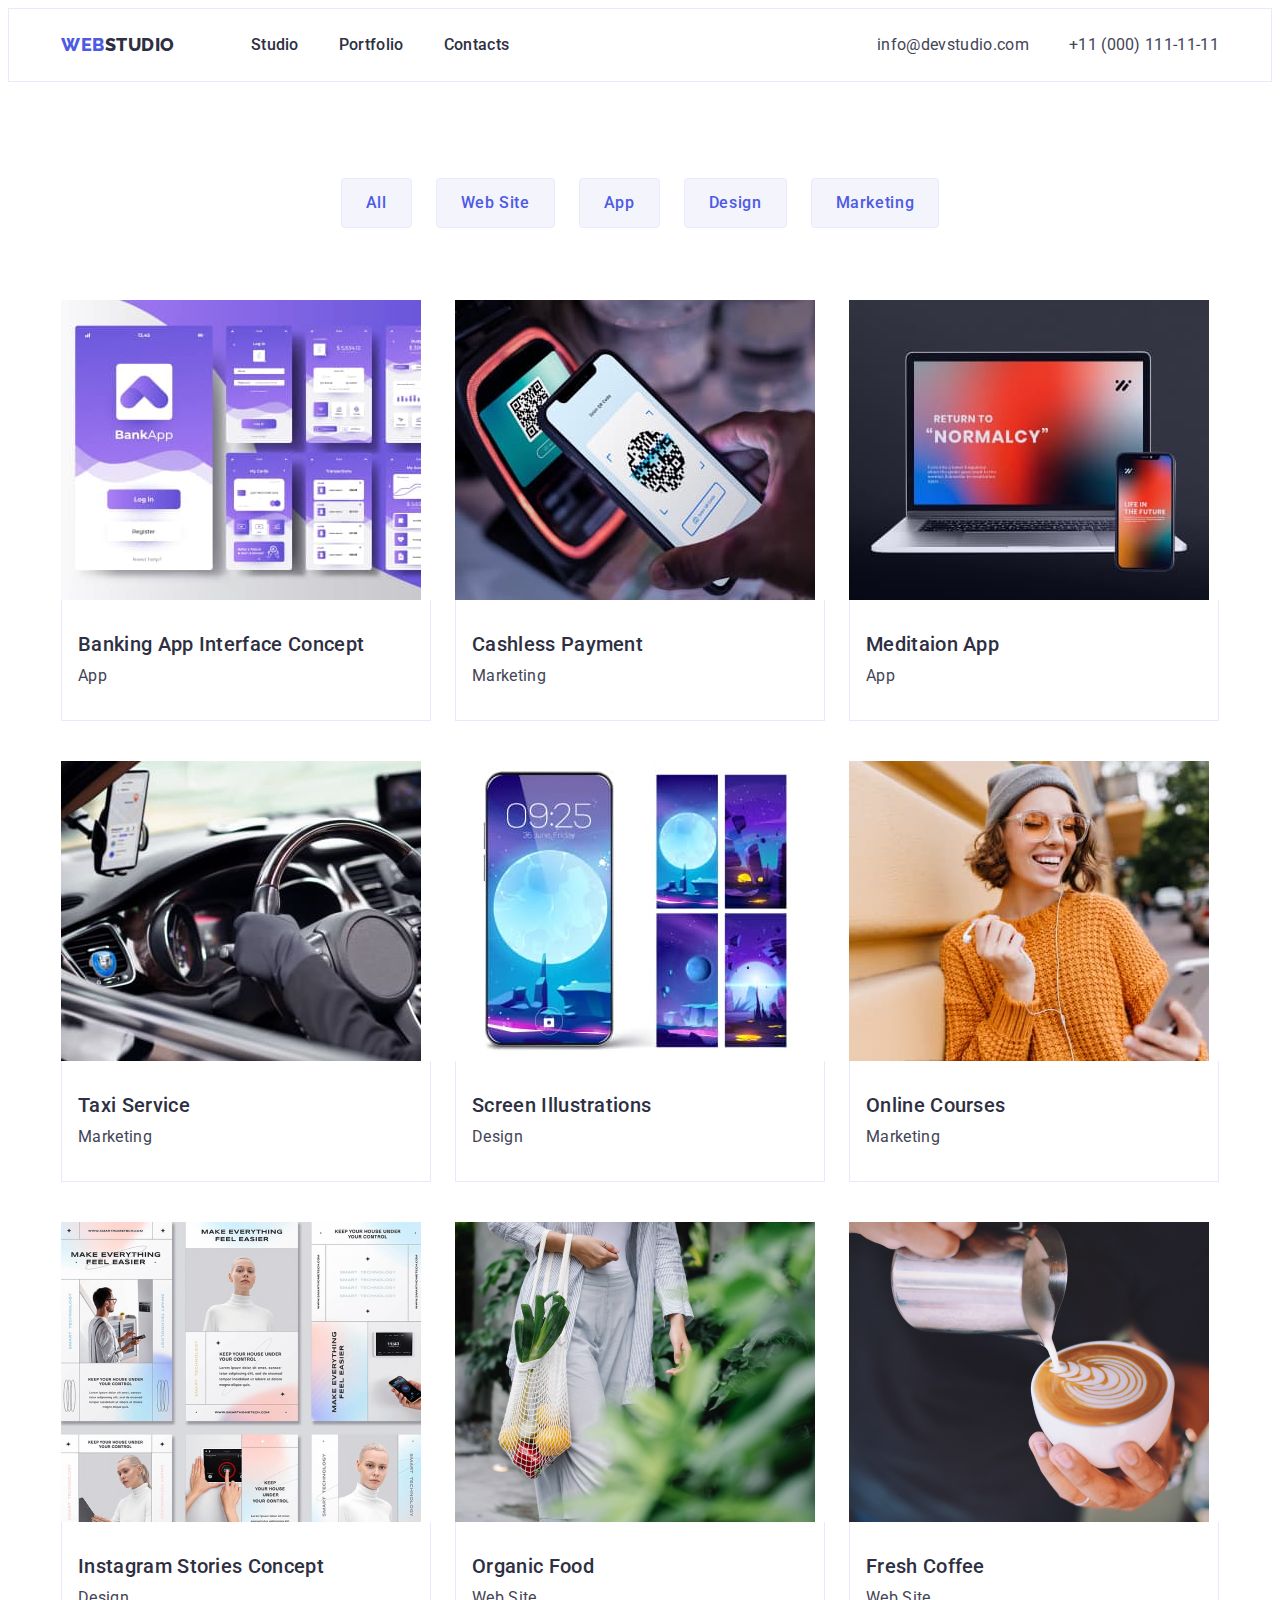
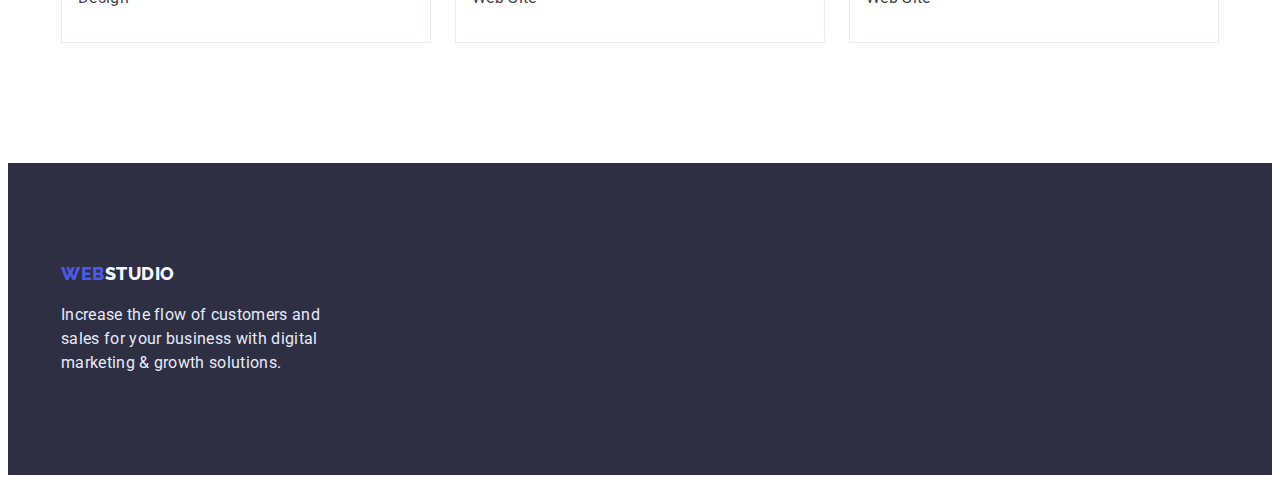
==== commit 30b623a1: "Updates4" ====
--- a/portfolio.html
+++ b/portfolio.html
@@ -79,7 +79,7 @@
 
           <!--main works in portfolio-->
           <ul class="list menu-img">
-              <li class="list-menu-img">
+              <li class="li-menu-img">
                 <img
                   class="card-image no-gap"
                   src="./images/appdesign.jpg"
@@ -92,8 +92,9 @@
                   </h2>
                   <p class="list-img-title-features-text">App</p>
               
-              </div>  </li>
-              <li class="list-menu-img">
+                </div>  
+             </li>
+              <li class="li-menu-img">
                 <img
                   class="card-image no-gap"
                   src="./images/cashlesspayment.jpg"
@@ -105,7 +106,7 @@
                 <p class="list-img-title-features-text">Marketing</p>
               </div>
               </li>
-              <li class="list-menu-img">
+              <li class="li-menu-img">
                 <img
                   class="card-image no-gap"
                   src="./images/computer.jpg"
@@ -117,7 +118,7 @@
                 <p class="list-img-title-features-text">App</p>
               </div>
               </li>
-              <li class="list-menu-img">
+              <li class="li-menu-img">
                 <img
                   class="card-image no-gap"
                   src="./images/helmdriver.jpg"
@@ -129,7 +130,7 @@
                 <p class="list-img-title-features-text">Marketing</p>
               </div>
               </li>
-              <li class="list-menu-img">
+              <li class="li-menu-img">
                 <img
                   class="card-image no-gap"
                   src="./images/phonescreen.jpg"
@@ -141,7 +142,7 @@
                 <p class="list-img-title-features-text">Design</p>
               </div>
               </li>
-              <li class="list-menu-img">
+              <li class="li-menu-img">
                 <img
                   class="card-image no-gap"
                   src="./images/smilinggirl.jpg"
@@ -153,7 +154,7 @@
                 <p class="list-img-title-features-text">Marketing</p>
               </div>
               </li>
-              <li class="list-menu-img">
+              <li class="li-menu-img">
                 <img
                   class="card-image no-gap"
                   src="./images/instagramstories.jpg"
@@ -167,7 +168,7 @@
                 <p class="list-img-title-features-text">Design</p>
               </div>
               </li>
-              <li class="list-menu-img">
+              <li class="li-menu-img">
                 <img
                   class="card-image no-gap"
                   src="./images/vegetablesbag.jpg"
@@ -179,7 +180,7 @@
                 <p class="list-img-title-features-text">Web Site</p>
              </div>
               </li>
-              <li class="list-menu-img">
+              <li class="li-menu-img">
                 <img
                   class="card-image no-gap"
                   src="./images/cupofcappuchino.jpg"
--- a/css/styles.css
+++ b/css/styles.css
@@ -18,6 +18,11 @@
   letter-spacing: 0.02em;
   color: var(--dark);
 }
+img {
+  max-width: 100%;
+  height: auto;
+  display: block;
+}
 .logo {
   font-weight: 800;
   font-family: Raleway, sans-serif;
@@ -57,9 +62,12 @@
   font-style: normal;
 }
 .address {
-  margin-left: 40px;
+  margin-right: 40px;
   padding-top: 24px;
   padding-bottom: 24px;
+}
+.address:not(:first-child) {
+  margin-right: 0;
 }
 
 .address-mail:hover,
@@ -185,8 +193,8 @@
 }
 .quotation {
   color: var(--accent);
-  margin: 0;
-  padding-top: 16px;
+  margin-bottom: 0;
+  margin-top: 16px;
 }
 .visually-hidden {
   position: absolute;
@@ -213,6 +221,7 @@
 .contacts-address {
   display: flex;
 }
+
 .container {
   width: 1158px;
   padding: 0 15px;
@@ -244,11 +253,9 @@
 .ul-our-team {
   display: flex;
 }
-
 .header-div {
   display: flex;
 }
-
 .navigation {
   display: flex;
   align-items: center;
@@ -256,11 +263,6 @@
 .contacts {
   display: flex;
   margin-left: auto;
-}
-.card-img {
-  display: block;
-  max-width: 100%;
-  height: auto;
 }
 .card-image.no-gap {
   display: block;
@@ -300,11 +302,19 @@
   display: flex;
   flex-wrap: wrap;
 }
-.list-menu-img {
+
+.li-menu-img {
   flex-basis: calc((100% - 48px) / 3);
-  margin-right: 24px;
   margin-bottom: 40px;
-}
+  margin-right: 24px;
+}
+.li-menu-img:nth-child(3n + 3) {
+  margin-right: 0;
+}
+.li-menu-img:nth-child(n + 7) {
+  margin-bottom: 0;
+}
+
 .list-section-four {
   text-align: center;
   background-color: var(--background-buttontext-hover);
